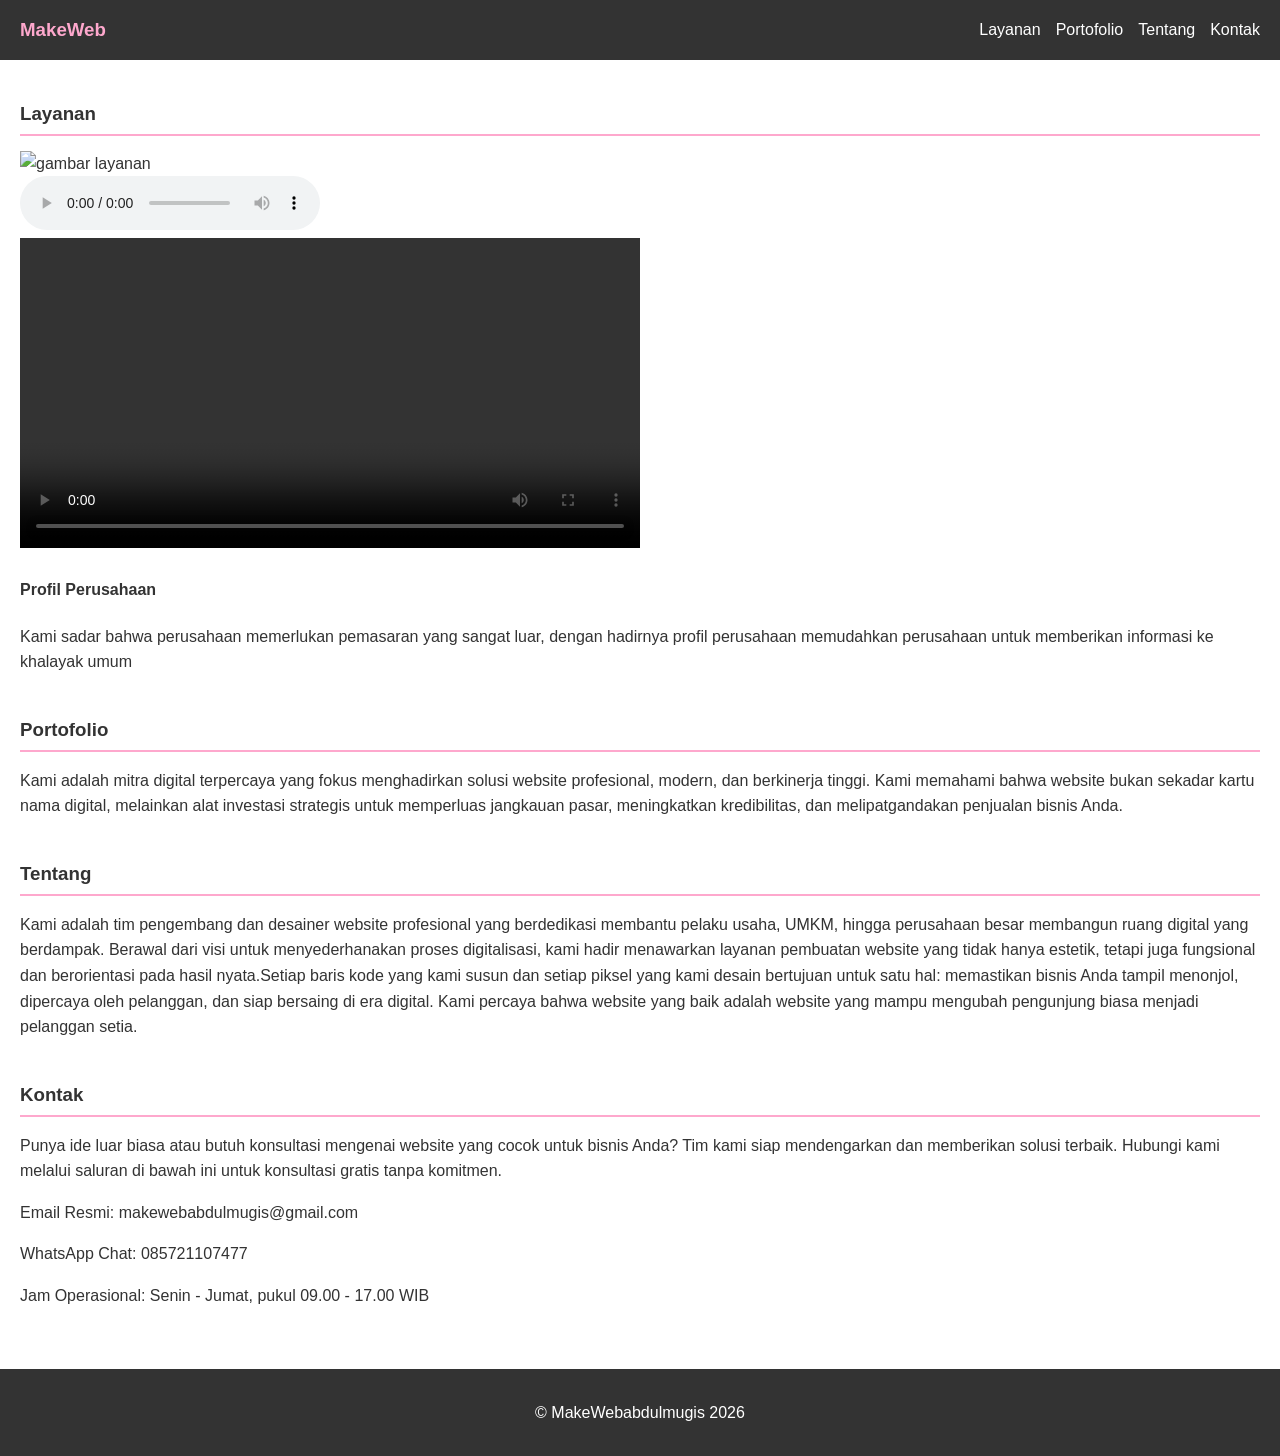
==== index.html @ 7a451f17 "Commit pertama: tambah semua file" ====
<!DOCTYPE html>
<html lang="en">

<head>
    <meta charset="UTF-8">
    <meta name="viewport" content="width=device-width, initial-scale=1.0">
    <title>Project Web Statis - abdul mugis-corp</title>
    <!-- css eksternal -->
    <link rel="stylesheet" href="css/style.css">
    <!-- css internal -->
    <style>
        /* p {
            font-style: italic;
            font-family: Courier;
        } */
    </style>
</head>

<body>
    <!-- css inline -->
    <!-- <h1 style="color: #fea8cd; background-color: black;">Project Web Statis Saya</h1>
    <p>Ini adalah halaman pertama untuk evidence WEB-01.</p> -->

    <header>
        <h3>MakeWeb</h3>
        <nav>
            <ul>
                <li><a href="#layanan">Layanan</a></li>
                <li><a href="#portofolio">Portofolio</a></li>
                <li><a href="#tentang">Tentang</a></li>
                <li><a href="#kontak">Kontak</a></li>
            </ul>
        </nav>
    </header>

    <main>
        <section id="layanan">
            <h3>Layanan</h3>
            <article>
                <img style="width: 300px;" src="assets/img/layanan.png" alt="gambar layanan">
                <br>
                <audio src="assets/audio/suara hilda.mp3" controls></audio>
                <br>
                <video src="assets/video/sengklek.mp4" style="width: 50%;" controls></video>
                <h4>Profil Perusahaan</h4>
                <p>Kami sadar bahwa perusahaan memerlukan pemasaran yang sangat luar, dengan hadirnya profil perusahaan
                    memudahkan perusahaan untuk memberikan informasi ke khalayak umum</p>
            </article>
        </section>

        <section id="portofolio">
            <h3>Portofolio</h3>
            <article>
                <p>
                    Kami adalah mitra digital terpercaya yang fokus menghadirkan solusi website profesional, modern, dan
                    berkinerja tinggi. Kami memahami bahwa website bukan sekadar kartu nama digital, melainkan alat
                    investasi strategis untuk memperluas jangkauan pasar, meningkatkan kredibilitas, dan melipatgandakan
                    penjualan bisnis Anda.
                </p>
            </article>
        </section>

        <section id="tentang">
            <h3>Tentang</h3>
            <article>
                <p>
                    Kami adalah tim pengembang dan desainer website profesional yang berdedikasi membantu pelaku usaha,
                    UMKM, hingga perusahaan besar membangun ruang digital yang berdampak. Berawal dari visi untuk
                    menyederhanakan proses digitalisasi, kami hadir menawarkan layanan pembuatan website yang tidak
                    hanya estetik, tetapi juga fungsional dan berorientasi pada hasil nyata.Setiap baris kode yang kami
                    susun dan setiap piksel yang kami desain bertujuan untuk satu hal: memastikan bisnis Anda tampil
                    menonjol, dipercaya oleh pelanggan, dan siap bersaing di era digital. Kami percaya bahwa website
                    yang baik adalah website yang mampu mengubah pengunjung biasa menjadi pelanggan setia.
                </p>
            </article>
        </section>

        <section id="kontak">
            <h3>Kontak</h3>
            <article>
                <p>
                    Punya ide luar biasa atau butuh konsultasi mengenai website yang cocok untuk bisnis Anda? Tim kami
                    siap mendengarkan dan memberikan solusi terbaik. Hubungi kami melalui saluran di bawah ini untuk
                    konsultasi gratis tanpa komitmen.
                </p>
                <p>Email Resmi: makewebabdulmugis@gmail.com</p>
                <p>WhatsApp Chat: 085721107477
                </p>
                <p>Jam Operasional: Senin - Jumat, pukul 09.00 - 17.00 WIB</p>
            </article>
        </section>
    </main>

    <footer>
        <p>&copy; MakeWebabdulmugis 2026</p>
    </footer>
</body>

</html>
---- css/style.css ----
.kotakHitam{
    width: 300px;
    height: 300px;
    background-color: white;
    display: flex;
    justify-content: space-between; 
    flex-wrap: wrap;
    align-items: align;
   border-style: solid;
    border-width: 1px;
    border-color: black;
    flex-direction: row;
}

 .kotakMerah {
    width: 30px;
    height: 50px;
    background-color: rgb(85, 114, 85);
    border-style: solid;
    border-width: 1px;
    border-color: black;
 }

 .kotakBiru {
    width: 160px;
    height: 50px;
    flex-direction: row;
    background-color: rgb(81, 112, 81);
 }

 .kotakan {
    width: 30px;
    height: 50px;
    flex-direction: row;
    background-color: rgb(76, 104, 76);
 }

 .kotakhijau {
    width: 160px;
    height: 50px;
    background-color: rgb(226, 12, 12);
    border-style: solid;
    border-width: 1px;
   border-color: black;
 } 

.kotakkuning {
    width: 30px;
    height: 50px;
    background-color: rgb(224, 9, 9);
    border-style: solid;
    border-width: 1px;
   border-color: black;
 } 

 .kotakabu {
    width: 50px;
    height: 50px;
    background-color: rgb(212, 17, 27);
    border-style: solid;
    border-width: 1px;
   border-color: black;
 }

 .kotakhijau1 {
    width: 60px;
    height: 50px;
    background-color: rgb(69, 12, 226);
    border-style: solid;
    border-width: 2px;
   border-color: black;
 } 

.kotakkuning1 {
    width: 50px;
    height: 50px;
    background-color: rgb(41, 9, 224);
    border-style: solid;
    border-width: 2px;
   border-color: black;
 } 

 .kotakabu1 {
    width: 160px;
    height: 50px;
    background-color: rgb(72, 12, 236);
    border-style: solid;
    border-width: 2px;
   border-color: black;
 }

.kotakhijau2 {
    width: 60px;
    height: 50px;
    background-color: rgb(245, 241, 10);
    border-style: solid;
    border-width: 2px;
   border-color: black;
 } 

.kotakkuning2 {
    width: 30px;
    height: 50px;
    background-color: rgb(229, 255, 0);
    border-style: solid;
    border-width: 2px;
   border-color: black;
 } 

 .kotakabu2 {
    width: 50px;
    height: 50px;
    background-color: rgb(245, 210, 10);
    border-style: solid;
    border-width: 2px;
   border-color: black;
 }

 .kotakjingga {
    width: 30px;
    height: 50px;
    background-color: rgb(245, 210, 10);
    border-style: solid;
    border-width: 2px;
   border-color: black;
 }

 .kotakjingga1 {
    width: 50px;
    height: 50px;
    background-color: rgb(245, 210, 10);
    border-style: solid;
    border-width: 2px;
   border-color: black;
 }

  /* Reset Basic & Font */
/* * {
    margin: 0;
    padding: 0;
    box-sizing: border-box;
    font-family: 'Segoe UI', Tahoma, Geneva, Verdana, sans-serif;
}

body {
    background-color: #f4f7f6;
    color: #333;
    line-height: 1.6;
}

/* Header */
/* header {
    background-color: #ff7fa5;
    color: white;
    text-align: center;
    padding: 2rem 1rem;
}

header h3 {
    font-size: 2.2rem;
    letter-spacing: 1px;
} */

/* Navigation Bar */
/* nav {
    background-color: #333;
    position: sticky;
    top: 0;
    z-index: 100;
} */

/* nav ul {
    list-style: none;
    display: flex;
    justify-content: center;
    flex-wrap: wrap;
}

nav ul li a {
    display: block;
    color: white;
    padding: 1rem 1.5rem;
    text-decoration: none;
    font-weight: 600;
    transition: background-color 0.3s ease;
} */

/* nav ul li a:hover {
    background-color: #ff7fa5;
} */

/* Container Utama */
/* main {
    max-width: 900px;
    margin: 2rem auto;
    padding: 0 1rem;
} */

/* Layout Section / Kartu */
/* section {
    background: white;
    margin-bottom: 1.5rem;
    padding: 2rem;
    border-radius: 8px;
    box-shadow: 0 4px 6px rgba(0, 0, 0, 0.05);
    transition: transform 0.2s ease;
} */

/* section:hover {
    transform: translateY(-3px);
} */

/* Judul Section */
/* section h1, section h2, section h3, section h4 {
    color: #ff7fa5;
    margin-bottom: 0.75rem;
    border-bottom: 2px solid #ffe3ec;
    padding-bottom: 0.5rem;
} */

/* Styling Khusus Artikel */
/* article {
    font-size: 1.05rem;
    color: #555;
} */

/* Format Kontak */
/* #kontak article {
    background-color: #fff0f5;
    padding: 1rem;
    border-left: 4px solid #ff7fa5;
    border-radius: 4px;
    white-space: pre-line; Mempertahankan baris baru pada teks kontak */
/* /* 

/* --- Pengaturan Dasar & Reset --- */
/* --- Pengaturan Umum --- */
body {
    font-family: Arial, sans-serif;
    line-height: 1.6;
    color: #333;
    margin: 0;
    padding: 0;
    background-color: #fff;
}

/* --- Header & Navigasi --- */
header {
    background-color: #333;
    color: #fff;
    padding: 15px 20px;
    display: flex;
    justify-content: space-between;
    align-items: center;
}

header h3 {
    margin: 0;
    color: #fea8cd;
}

nav ul {
    list-style: none;
    margin: 0;
    padding: 0;
    display: flex;
    gap: 15px;
}

nav ul li a {
    color: #fff;
    text-decoration: none;
}

nav ul li a:hover {
    text-decoration: underline;
}

/* --- Main & Section --- */
main {
    padding: 20px;
}

section {
    margin-bottom: 40px;
}

section h3 {
    border-bottom: 2px solid #fea8cd;
    padding-bottom: 5px;
    margin-bottom: 15px;
}

/* --- Media --- */
img {
    max-width: 100%;
    height: auto;
}

video {
    max-width: 100%;
}

/* --- Footer --- */
footer {
    text-align: center;
    padding: 15px;
    background-color: #333;
    color: #fff;
}
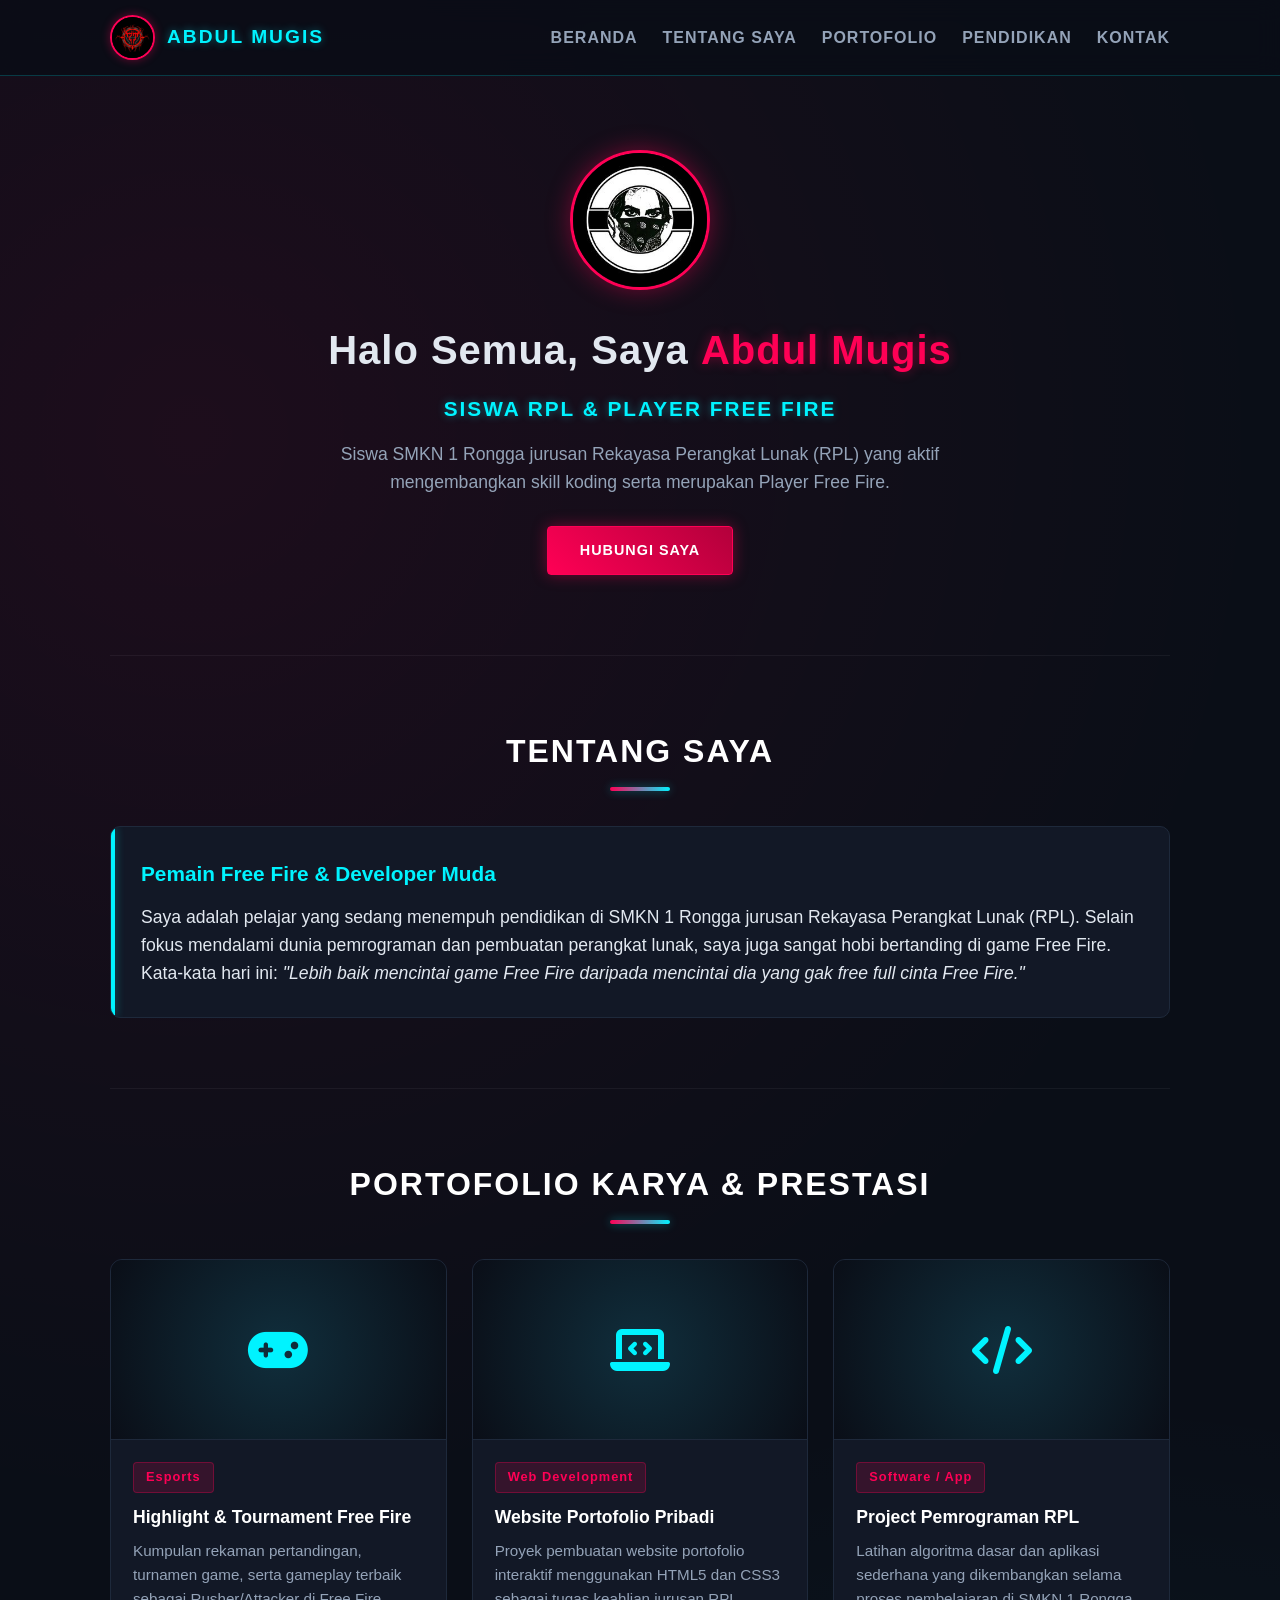
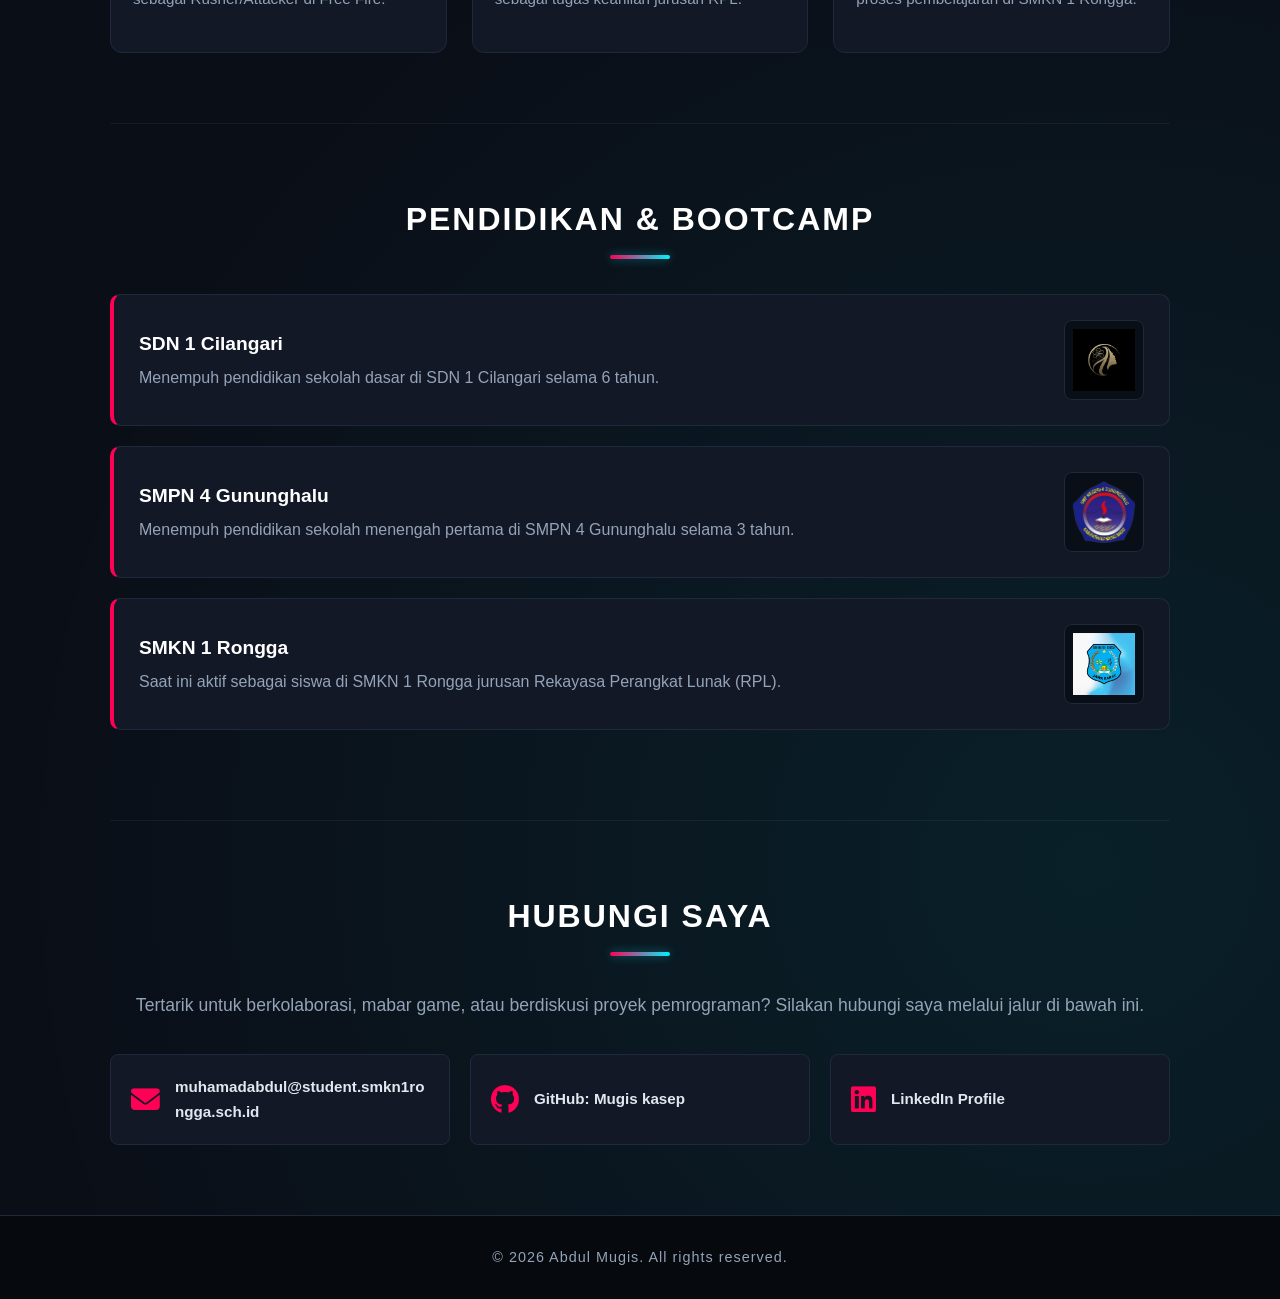
==== commit 0fc0130a: "Rename portopolic.html to index.html" ====
--- a/index.html
+++ b/index.html
@@ -1,99 +1,164 @@
 <!DOCTYPE html>
-<html lang="en">
+<html lang="id">
 
 <head>
     <meta charset="UTF-8">
     <meta name="viewport" content="width=device-width, initial-scale=1.0">
-    <title>Project Web Statis - abdul mugis-corp</title>
-    <!-- css eksternal -->
-    <link rel="stylesheet" href="css/style.css">
-    <!-- css internal -->
-    <style>
-        /* p {
-            font-style: italic;
-            font-family: Courier;
-        } */
-    </style>
+    <title>Portfolio - Abdul Mugis</title>
+    <!-- Menghubungkan ke File CSS Terpisah -->
+    <link rel="stylesheet" href="css/portofolio.css">
+    <!-- FontAwesome CDN untuk Ikon -->
+    <link rel="stylesheet" href="https://cdnjs.cloudflare.com/ajax/libs/font-awesome/6.4.0/css/all.min.css">
 </head>
 
 <body>
-    <!-- css inline -->
-    <!-- <h1 style="color: #fea8cd; background-color: black;">Project Web Statis Saya</h1>
-    <p>Ini adalah halaman pertama untuk evidence WEB-01.</p> -->
 
-    <header>
-        <h3>MakeWeb</h3>
-        <nav>
-            <ul>
-                <li><a href="#layanan">Layanan</a></li>
-                <li><a href="#portofolio">Portofolio</a></li>
-                <li><a href="#tentang">Tentang</a></li>
-                <li><a href="#kontak">Kontak</a></li>
-            </ul>
-        </nav>
+    <!-- Header / Navbar -->
+    <header class="navbar">
+        <div class="nav-container">
+            <div class="brand">
+                <img src="assest/img/show 1.jpg" alt="Foto Profile Abdul Mugis">
+                <a href="#beranda" class="logo">ABDUL MUGIS</a>
+            </div>
+            <nav class="nav-links">
+                <a href="#beranda">Beranda</a>
+                <a href="#tentang">Tentang Saya</a>
+                <a href="#portfolio">Portofolio</a>
+                <a href="#pendidikan">Pendidikan</a>
+                <a href="#kontak">Kontak</a>
+            </nav>
+        </div>
     </header>
 
-    <main>
-        <section id="layanan">
-            <h3>Layanan</h3>
-            <article>
-                <img style="width: 300px;" src="assets/img/layanan.png" alt="gambar layanan">
-                <br>
-                <audio src="assets/audio/suara hilda.mp3" controls></audio>
-                <br>
-                <video src="assets/video/sengklek.mp4" style="width: 50%;" controls></video>
-                <h4>Profil Perusahaan</h4>
-                <p>Kami sadar bahwa perusahaan memerlukan pemasaran yang sangat luar, dengan hadirnya profil perusahaan
-                    memudahkan perusahaan untuk memberikan informasi ke khalayak umum</p>
-            </article>
+    <main class="container">
+        <!-- Beranda / Hero Section -->
+        <section id="beranda" class="hero">
+            <div class="hero-content">
+                <img src="assest/img/0d786406af8eb09cdc95e5804c26b620.jpg" alt="Foto Mugis">
+                <h1>Halo Semua, Saya <span>Abdul Mugis</span></h1>
+                <p class="subtitle">Siswa RPL & Player Free Fire</p>
+                <p class="hero-desc">Siswa SMKN 1 Rongga jurusan Rekayasa Perangkat Lunak (RPL) yang aktif mengembangkan
+                    skill koding serta merupakan Player Free Fire.</p>
+                <a href="#kontak" class="btn-primary">Hubungi Saya</a>
+            </div>
         </section>
 
-        <section id="portofolio">
-            <h3>Portofolio</h3>
-            <article>
-                <p>
-                    Kami adalah mitra digital terpercaya yang fokus menghadirkan solusi website profesional, modern, dan
-                    berkinerja tinggi. Kami memahami bahwa website bukan sekadar kartu nama digital, melainkan alat
-                    investasi strategis untuk memperluas jangkauan pasar, meningkatkan kredibilitas, dan melipatgandakan
-                    penjualan bisnis Anda.
+        <!-- Tentang Saya -->
+        <section id="tentang" class="section">
+            <h2>Tentang Saya</h2>
+            <div class="card">
+                <h3>Pemain Free Fire & Developer Muda</h3>
+                <p>Saya adalah pelajar yang sedang menempuh pendidikan di SMKN 1 Rongga jurusan Rekayasa Perangkat Lunak
+                    (RPL). Selain fokus mendalami dunia pemrograman dan pembuatan perangkat lunak, saya juga sangat hobi
+                    bertanding di game Free Fire. Kata-kata hari ini:
+                    <em>"Lebih baik mencintai game Free Fire daripada mencintai dia yang gak free full cinta Free
+                        Fire."</em>
                 </p>
-            </article>
+            </div>
         </section>
 
-        <section id="tentang">
-            <h3>Tentang</h3>
-            <article>
-                <p>
-                    Kami adalah tim pengembang dan desainer website profesional yang berdedikasi membantu pelaku usaha,
-                    UMKM, hingga perusahaan besar membangun ruang digital yang berdampak. Berawal dari visi untuk
-                    menyederhanakan proses digitalisasi, kami hadir menawarkan layanan pembuatan website yang tidak
-                    hanya estetik, tetapi juga fungsional dan berorientasi pada hasil nyata.Setiap baris kode yang kami
-                    susun dan setiap piksel yang kami desain bertujuan untuk satu hal: memastikan bisnis Anda tampil
-                    menonjol, dipercaya oleh pelanggan, dan siap bersaing di era digital. Kami percaya bahwa website
-                    yang baik adalah website yang mampu mengubah pengunjung biasa menjadi pelanggan setia.
-                </p>
-            </article>
+        <!-- Portofolio / Karya & Prestasi -->
+        <section id="portfolio" class="section">
+            <h2>Portofolio Karya & Prestasi</h2>
+            <div class="portfolio-grid">
+                <!-- Item 1 -->
+                <div class="portfolio-card">
+                    <div class="portfolio-img">
+                        <i class="fas fa-gamepad"></i>
+                    </div>
+                    <div class="portfolio-info">
+                        <span class="tag">Esports</span>
+                        <h3>Highlight & Tournament Free Fire</h3>
+                        <p>Kumpulan rekaman pertandingan, turnamen game, serta gameplay terbaik sebagai Rusher/Attacker
+                            di Free Fire.</p>
+                    </div>
+                </div>
+
+                <!-- Item 2 -->
+                <div class="portfolio-card">
+                    <div class="portfolio-img">
+                        <i class="fas fa-laptop-code"></i>
+                    </div>
+                    <div class="portfolio-info">
+                        <span class="tag">Web Development</span>
+                        <h3>Website Portofolio Pribadi</h3>
+                        <p>Proyek pembuatan website portofolio interaktif menggunakan HTML5 dan CSS3 sebagai tugas
+                            keahlian jurusan RPL.</p>
+                    </div>
+                </div>
+
+                <!-- Item 3 -->
+                <div class="portfolio-card">
+                    <div class="portfolio-img">
+                        <i class="fas fa-code"></i>
+                    </div>
+                    <div class="portfolio-info">
+                        <span class="tag">Software / App</span>
+                        <h3>Project Pemrograman RPL</h3>
+                        <p>Latihan algoritma dasar dan aplikasi sederhana yang dikembangkan selama proses pembelajaran
+                            di SMKN 1 Rongga.</p>
+                    </div>
+                </div>
+            </div>
         </section>
 
-        <section id="kontak">
-            <h3>Kontak</h3>
-            <article>
-                <p>
-                    Punya ide luar biasa atau butuh konsultasi mengenai website yang cocok untuk bisnis Anda? Tim kami
-                    siap mendengarkan dan memberikan solusi terbaik. Hubungi kami melalui saluran di bawah ini untuk
-                    konsultasi gratis tanpa komitmen.
-                </p>
-                <p>Email Resmi: makewebabdulmugis@gmail.com</p>
-                <p>WhatsApp Chat: 085721107477
-                </p>
-                <p>Jam Operasional: Senin - Jumat, pukul 09.00 - 17.00 WIB</p>
-            </article>
+        <!-- Pendidikan -->
+        <section id="pendidikan" class="section">
+            <h2>Pendidikan & Bootcamp</h2>
+            <div class="timeline-item">
+                <div>
+                    <h3>SDN 1 Cilangari</h3>
+                    <p>Menempuh pendidikan sekolah dasar di SDN 1 Cilangari selama 6 tahun.</p>
+                </div>
+                <img src="assest/img/ppo2.webp" alt="SDN 1 Cilangari">
+            </div>
+
+            <div class="timeline-item">
+                <div>
+                    <h3>SMPN 4 Gununghalu</h3>
+                    <p>Menempuh pendidikan sekolah menengah pertama di SMPN 4 Gununghalu selama 3 tahun.</p>
+                </div>
+                <img src="assest/img/logo.png" alt="SMPN 4 Gununghalu">
+            </div>
+
+            <div class="timeline-item">
+                <div>
+                    <h3>SMKN 1 Rongga</h3>
+                    <p>Saat ini aktif sebagai siswa di SMKN 1 Rongga jurusan Rekayasa Perangkat Lunak (RPL).</p>
+                </div>
+                <img src="assest/img/images.jpg" alt="SMKN 1 Rongga">
+            </div>
+        </section>
+
+        <!-- Kontak -->
+        <section id="kontak" class="section contact-section">
+            <h2>Hubungi Saya</h2>
+            <p>Tertarik untuk berkolaborasi, mabar game, atau berdiskusi proyek pemrograman? Silakan hubungi saya
+                melalui jalur di bawah ini.</p>
+
+            <div class="contact-info">
+                <a href="mailto:muhamadabdul@student.smkn1rongga.sch.id" class="link-card">
+                    <i class="fas fa-envelope"></i>
+                    <span>muhamadabdul@student.smkn1rongga.sch.id</span>
+                </a>
+
+                <a href="https://github.com/aguswel" target="_blank" class="link-card">
+                    <i class="fab fa-github"></i>
+                    <span>GitHub: Mugis kasep</span>
+                </a>
+
+                <a href="https://linkedin.com" target="_blank" class="link-card">
+                    <i class="fab fa-linkedin"></i>
+                    <span>LinkedIn Profile</span>
+                </a>
+            </div>
         </section>
     </main>
 
     <footer>
-        <p>&copy; MakeWebabdulmugis 2026</p>
+        <p>&copy; 2026 Abdul Mugis. All rights reserved.</p>
     </footer>
+
 </body>
 
-</html>+</html>
--- a/css/portofolio.css
+++ b/css/portofolio.css
@@ -0,0 +1,415 @@
+/* Import Font Futuristik dari Google Fonts */
+@import url('https://fonts.googleapis.com/css2?family=Orbitron:wght@600;800&family=Rajdhani:wght@500;600;700&display=swap');
+
+/* Reset & CSS Variables */
+:root {
+    --bg-main: #0a0e17;
+    --bg-card: #121826;
+    --primary: #ff0055;
+    --secondary: #00f3ff;
+    --text-main: #e2e8f0;
+    --text-muted: #94a3b8;
+    --border: #1e293b;
+    --glow-primary: rgba(255, 0, 85, 0.4);
+    --glow-secondary: rgba(0, 243, 255, 0.4);
+}
+
+* {
+    margin: 0;
+    padding: 0;
+    box-sizing: border-box;
+    font-family: 'Rajdhani', sans-serif;
+    scroll-behavior: smooth;
+}
+
+body {
+    background-color: var(--bg-main);
+    color: var(--text-main);
+    line-height: 1.6;
+    overflow-x: hidden;
+    /* Grid background effect */
+    background-image: 
+        radial-gradient(circle at 15% 15%, rgba(255, 0, 85, 0.08) 0%, transparent 40%),
+        radial-gradient(circle at 85% 85%, rgba(0, 243, 255, 0.08) 0%, transparent 40%);
+}
+
+a {
+    text-decoration: none;
+    color: inherit;
+}
+
+.container {
+    max-width: 1100px;
+    margin: 0 auto;
+    padding: 0 20px;
+}
+
+/* Navbar Style */
+.navbar {
+    background-color: rgba(10, 14, 23, 0.85);
+    position: fixed;
+    top: 0;
+    width: 100%;
+    z-index: 1000;
+    border-bottom: 1px solid rgba(0, 243, 255, 0.2);
+    backdrop-filter: blur(12px);
+}
+
+.nav-container {
+    display: flex;
+    justify-content: space-between;
+    align-items: center;
+    max-width: 1100px;
+    margin: 0 auto;
+    padding: 15px 20px;
+}
+
+.brand {
+    display: flex;
+    align-items: center;
+    gap: 12px;
+}
+
+.brand img {
+    width: 45px;
+    height: 45px;
+    border-radius: 50%;
+    border: 2px solid var(--primary);
+    box-shadow: 0 0 10px var(--glow-primary);
+    object-fit: cover;
+}
+
+.logo {
+    font-family: 'Orbitron', sans-serif;
+    font-size: 1.2rem;
+    font-weight: 800;
+    color: var(--secondary);
+    letter-spacing: 2px;
+    text-shadow: 0 0 8px var(--glow-secondary);
+}
+
+.nav-links {
+    display: flex;
+    gap: 25px;
+}
+
+.nav-links a {
+    color: var(--text-muted);
+    font-size: 1rem;
+    font-weight: 600;
+    letter-spacing: 1px;
+    text-transform: uppercase;
+    transition: all 0.3s ease;
+}
+
+.nav-links a:hover {
+    color: var(--secondary);
+    text-shadow: 0 0 8px var(--glow-secondary);
+}
+
+/* Hero / Beranda Section */
+.hero {
+    padding-top: 150px;
+    padding-bottom: 80px;
+    text-align: center;
+}
+
+.hero-content img {
+    width: 140px;
+    height: 140px;
+    border-radius: 50%;
+    border: 3px solid var(--primary);
+    margin-bottom: 20px;
+    object-fit: cover;
+    box-shadow: 0 0 25px var(--glow-primary), inset 0 0 15px var(--glow-primary);
+}
+
+.hero h1 {
+    font-family: 'Orbitron', sans-serif;
+    font-size: 2.5rem;
+    margin-bottom: 10px;
+    letter-spacing: 1px;
+}
+
+.hero h1 span {
+    color: var(--primary);
+    text-shadow: 0 0 12px var(--glow-primary);
+}
+
+.subtitle {
+    font-size: 1.3rem;
+    color: var(--secondary);
+    font-weight: 700;
+    letter-spacing: 2px;
+    text-transform: uppercase;
+    margin-bottom: 15px;
+    text-shadow: 0 0 8px var(--glow-secondary);
+}
+
+.hero-desc {
+    color: var(--text-muted);
+    max-width: 600px;
+    margin: 0 auto 30px auto;
+    font-size: 1.1rem;
+}
+
+.btn-primary {
+    display: inline-block;
+    background: linear-gradient(45deg, var(--primary), #b3003b);
+    color: #ffffff;
+    padding: 12px 32px;
+    border-radius: 4px;
+    font-family: 'Orbitron', sans-serif;
+    font-size: 0.9rem;
+    font-weight: 600;
+    letter-spacing: 1px;
+    text-transform: uppercase;
+    box-shadow: 0 0 15px var(--glow-primary);
+    transition: all 0.3s ease;
+    border: 1px solid var(--primary);
+}
+
+.btn-primary:hover {
+    background: linear-gradient(45deg, #b3003b, var(--primary));
+    transform: translateY(-3px);
+    box-shadow: 0 0 25px var(--glow-primary);
+}
+
+/* Section Universal */
+.section {
+    padding: 70px 0;
+    border-top: 1px solid rgba(255, 255, 255, 0.05);
+}
+
+.section h2 {
+    font-family: 'Orbitron', sans-serif;
+    font-size: 2rem;
+    color: #ffffff;
+    margin-bottom: 35px;
+    text-align: center;
+    letter-spacing: 2px;
+    text-transform: uppercase;
+    position: relative;
+}
+
+.section h2::after {
+    content: '';
+    display: block;
+    width: 60px;
+    height: 4px;
+    background: linear-gradient(90deg, var(--primary), var(--secondary));
+    margin: 10px auto 0 auto;
+    border-radius: 2px;
+    box-shadow: 0 0 10px var(--glow-secondary);
+}
+
+/* Card Component */
+.card {
+    background-color: var(--bg-card);
+    padding: 30px;
+    border-radius: 10px;
+    border: 1px solid var(--border);
+    position: relative;
+    overflow: hidden;
+}
+
+.card::before {
+    content: '';
+    position: absolute;
+    top: 0;
+    left: 0;
+    width: 4px;
+    height: 100%;
+    background: var(--secondary);
+    box-shadow: 0 0 10px var(--glow-secondary);
+}
+
+.card h3 {
+    font-family: 'Orbitron', sans-serif;
+    color: var(--secondary);
+    margin-bottom: 12px;
+    font-size: 1.3rem;
+}
+
+.card p {
+    font-size: 1.1rem;
+    color: var(--text-main);
+}
+
+/* Timeline / Pendidikan */
+.timeline-item {
+    background-color: var(--bg-card);
+    padding: 25px;
+    border-radius: 10px;
+    margin-bottom: 20px;
+    border: 1px solid var(--border);
+    border-left: 4px solid var(--primary);
+    display: flex;
+    justify-content: space-between;
+    align-items: center;
+    gap: 20px;
+    transition: transform 0.3s ease;
+}
+
+.timeline-item:hover {
+    transform: translateX(5px);
+    box-shadow: 0 0 15px rgba(255, 0, 85, 0.15);
+}
+
+.timeline-item h3 {
+    font-family: 'Orbitron', sans-serif;
+    color: #ffffff;
+    font-size: 1.2rem;
+    margin-bottom: 5px;
+}
+
+.timeline-item p {
+    color: var(--text-muted);
+    font-size: 1rem;
+}
+
+.timeline-item img {
+    width: 80px;
+    height: 80px;
+    object-fit: contain;
+    background: var(--bg-main);
+    padding: 8px;
+    border-radius: 8px;
+    border: 1px solid var(--border);
+}
+
+/* Portfolio Grid Section */
+.portfolio-grid {
+    display: grid;
+    grid-template-columns: repeat(auto-fit, minmax(280px, 1fr));
+    gap: 25px;
+}
+
+.portfolio-card {
+    background-color: var(--bg-card);
+    border-radius: 12px;
+    overflow: hidden;
+    border: 1px solid var(--border);
+    transition: all 0.3s ease;
+}
+
+.portfolio-card:hover {
+    transform: translateY(-7px);
+    border-color: var(--secondary);
+    box-shadow: 0 0 20px var(--glow-secondary);
+}
+
+.portfolio-img {
+    width: 100%;
+    height: 180px;
+    background: radial-gradient(circle, rgba(0, 243, 255, 0.1) 0%, var(--bg-main) 100%);
+    display: flex;
+    align-items: center;
+    justify-content: center;
+    color: var(--secondary);
+    font-size: 3rem;
+    border-bottom: 1px solid var(--border);
+}
+
+.portfolio-info {
+    padding: 22px;
+}
+
+.portfolio-info h3 {
+    font-family: 'Orbitron', sans-serif;
+    color: #ffffff;
+    font-size: 1.1rem;
+    margin-bottom: 8px;
+}
+
+.portfolio-info p {
+    color: var(--text-muted);
+    font-size: 0.95rem;
+    margin-bottom: 18px;
+}
+
+.tag {
+    display: inline-block;
+    background-color: rgba(255, 0, 85, 0.15);
+    color: var(--primary);
+    padding: 4px 12px;
+    border-radius: 4px;
+    font-size: 0.8rem;
+    font-weight: 700;
+    letter-spacing: 1px;
+    border: 1px solid rgba(255, 0, 85, 0.3);
+    margin-bottom: 10px;
+}
+
+/* Kontak */
+.contact-section p {
+    text-align: center;
+    color: var(--text-muted);
+    margin-bottom: 35px;
+    font-size: 1.1rem;
+}
+
+.contact-info {
+    display: grid;
+    grid-template-columns: repeat(auto-fit, minmax(250px, 1fr));
+    gap: 20px;
+}
+
+.link-card {
+    background-color: var(--bg-card);
+    padding: 20px;
+    border-radius: 8px;
+    display: flex;
+    align-items: center;
+    gap: 15px;
+    border: 1px solid var(--border);
+    transition: all 0.3s ease;
+}
+
+.link-card:hover {
+    background-color: rgba(0, 243, 255, 0.05);
+    border-color: var(--secondary);
+    box-shadow: 0 0 15px var(--glow-secondary);
+    transform: translateY(-3px);
+}
+
+.link-card i {
+    font-size: 1.8rem;
+    color: var(--primary);
+}
+
+.link-card span {
+    word-break: break-all;
+    font-size: 0.95rem;
+    font-weight: 600;
+}
+
+/* Footer */
+footer {
+    text-align: center;
+    padding: 30px 0;
+    background-color: #06090e;
+    color: var(--text-muted);
+    font-size: 0.9rem;
+    border-top: 1px solid var(--border);
+    letter-spacing: 1px;
+}
+
+/* Responsive Mobile Layout */
+@media (max-width: 768px) {
+    .nav-container {
+        flex-direction: column;
+        gap: 15px;
+    }
+
+    .nav-links {
+        gap: 15px;
+        flex-wrap: wrap;
+        justify-content: center;
+    }
+
+    .timeline-item {
+        flex-direction: column;
+        text-align: center;
+    }
+}
